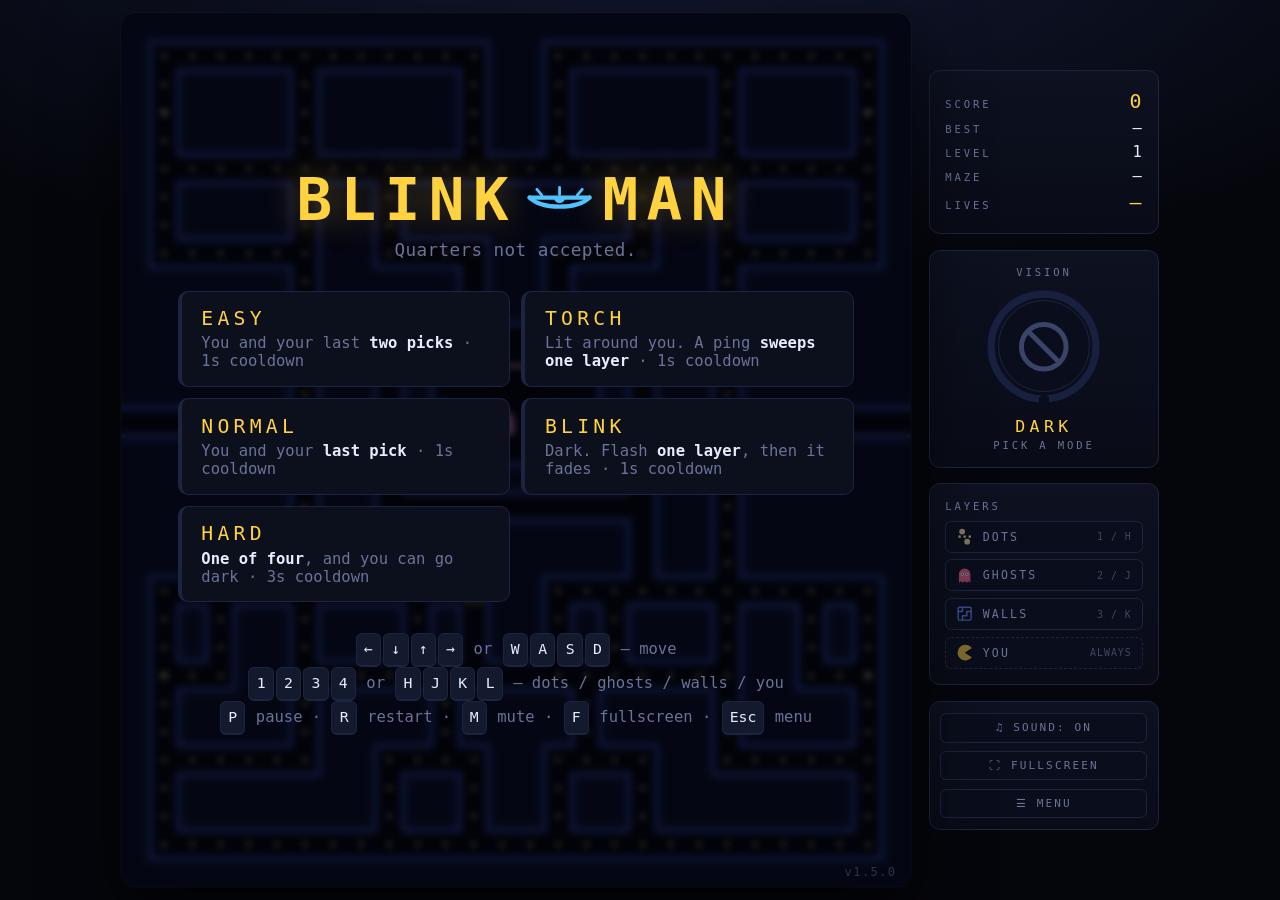
==== index.html @ ebbe8a7a "Merge branch 'main' into intro-page-fun Releases set the version, so the branch leaves PV.VERSION wh" ====
<!DOCTYPE html>
<html lang="en">
<head>
<meta charset="utf-8">
<title>BLINK-MAN</title>
<meta name="viewport" content="width=device-width, initial-scale=1">
<!-- content must match PV.TEXT.description in js/strings.js: link scrapers
     don't run JS, so they only ever see what is written here. -->
<meta name="description" data-t="description"
      content="A maze chase drawn one layer at a time.">
<meta property="og:type" content="website">
<meta property="og:title" content="BLINK-MAN">
<meta property="og:description" content="A maze chase drawn one layer at a time.">
<meta property="og:image" content="cover.png">
<meta name="twitter:card" content="summary_large_image">
<!-- inline so it survives being zipped for itch.io and served from a subpath -->
<link rel="icon" href="data:image/svg+xml,%3Csvg xmlns='http://www.w3.org/2000/svg' viewBox='0 0 24 24'%3E%3Crect width='24' height='24' fill='%2305060c'/%3E%3Cpath d='M12 12L22 5.5a11 11 0 1 0 0 13z' fill='%23ffd23f'/%3E%3C/svg%3E">
<link rel="stylesheet" href="css/style.css">
</head>
<body>

<!-- Player-facing wording lives in js/strings.js. Elements marked data-t are
     filled from it at startup; data-t-html allows inline markup. -->
<div id="app">

  <div id="stage">
    <canvas id="board" width="560" height="620" role="img" aria-label="BLINK-MAN game board">
      <span data-t="canvasFallback"></span>
    </canvas>

    <!-- The nudge for a player who hasn't used the number keys, driven by
         js/hud.js. Ahead of the overlay so the overlay covers it, and
         aria-hidden because the layer chips carry the same shortcuts. -->
    <div id="hint" aria-hidden="true"></div>

    <div id="overlay" class="overlay">
      <div class="panel" id="panel-menu">
        <!-- The eye stands in for the hyphen, so the accessible name has to
             come from aria-label rather than the text inside. -->
        <h1 aria-label="BLINK-MAN"><span data-t="logo.before">BLINK</span><span class="eye" aria-hidden="true">
          <svg viewBox="0 0 32 15" fill="none" stroke="currentColor"
               stroke-width="1.9" stroke-linecap="round">
            <path d="M2.5 6.5C8 12 24 12 29.5 6.5"/>
            <path d="M2.5 6.5H29.5"/>
            <path d="M13.5 6.5a2.5 2.5 0 0 0 5 0" fill="currentColor" stroke="none"/>
            <path d="M8 5.4 5.8 2.8M16 5.1V2M24 5.4 26.2 2.8" stroke-width="1.3"/>
          </svg>
        </span><span data-t="logo.after">MAN</span></h1>
        <p class="tag" id="splash"></p>
        <noscript><p class="tag">JavaScript is required to play.</p></noscript>

        <div class="diffs" id="diffs" role="group" aria-label="Difficulty">
          <button class="diff" type="button" data-diff="easy" aria-keyshortcuts="1">
            <span class="dname" data-t="modes.easy.name"></span>
            <span class="ddesc" data-t="modes.easy.menu" data-t-html></span>
          </button>
          <button class="diff" type="button" data-diff="normal" aria-keyshortcuts="2">
            <span class="dname" data-t="modes.normal.name"></span>
            <span class="ddesc" data-t="modes.normal.menu" data-t-html></span>
          </button>
          <button class="diff" type="button" data-diff="hard" aria-keyshortcuts="3">
            <span class="dname" data-t="modes.hard.name"></span>
            <span class="ddesc" data-t="modes.hard.menu" data-t-html></span>
          </button>
          <button class="diff" type="button" data-diff="torch" aria-keyshortcuts="4">
            <span class="dname" data-t="modes.torch.name"></span>
            <span class="ddesc" data-t="modes.torch.menu" data-t-html></span>
          </button>
          <button class="diff" type="button" data-diff="blink" aria-keyshortcuts="5">
            <span class="dname" data-t="modes.blink.name"></span>
            <span class="ddesc" data-t="modes.blink.menu" data-t-html></span>
          </button>
        </div>

        <div class="keys">
          <div><kbd>&larr;</kbd><kbd>&darr;</kbd><kbd>&uarr;</kbd><kbd>&rarr;</kbd> or <kbd>W</kbd><kbd>A</kbd><kbd>S</kbd><kbd>D</kbd>
            <span data-t="keys.move" data-t-html></span></div>
          <div><kbd>1</kbd><kbd>2</kbd><kbd>3</kbd><kbd>4</kbd> or <kbd>H</kbd><kbd>J</kbd><kbd>K</kbd><kbd>L</kbd>
            <span data-t="keys.vision" data-t-html></span></div>
          <div><kbd>P</kbd> pause &middot; <kbd>R</kbd> restart &middot; <kbd>M</kbd> mute &middot; <kbd>F</kbd> fullscreen &middot; <kbd>Esc</kbd> menu</div>
        </div>
        <!-- filled from PV.VERSION so a deploy can be identified on sight -->
        <div class="version" id="version"></div>
      </div>

      <div class="panel small" id="panel-message" role="status" hidden>
        <h2 id="msg-title">READY</h2>
        <p id="msg-body"></p>
        <p class="hint" id="msg-hint"></p>
      </div>
    </div>
  </div>

  <aside id="hud" aria-label="Game status">
    <div class="hud-block">
      <div class="stat"><span class="label" data-t="hud.score"></span><span class="value" id="score">0</span></div>
      <div class="stat"><span class="label" data-t="hud.best"></span><span class="value dim" id="best">0</span></div>
      <div class="stat"><span class="label" data-t="hud.level"></span><span class="value dim" id="level">1</span></div>
      <div class="stat"><span class="label" data-t="hud.maze"></span><span class="value dim" id="maze-id">&mdash;</span></div>
      <div class="stat"><span class="label" data-t="hud.lives"></span><span class="value" id="lives"></span></div>
    </div>

    <div class="hud-block vision">
      <div class="label" data-t="hud.vision"></div>

      <div class="badge-wrap">
        <svg class="ring" viewBox="0 0 100 100" aria-hidden="true">
          <circle class="ring-track" cx="50" cy="50" r="44"></circle>
          <circle class="ring-fill"  cx="50" cy="50" r="44" id="ring-fill"></circle>
        </svg>
        <div class="badge" id="badge">
          <div class="badge-icon" id="badge-icon"></div>
        </div>
        <div class="badge-cd" id="badge-cd"></div>
      </div>
      <div class="badge-name" id="badge-name"></div>
      <div class="badge-mode" id="badge-mode"></div>
    </div>

    <div class="hud-block">
      <div class="label" data-t="hud.layers"></div>
      <!-- buttons, built in js/hud.js: clicking one is the same pick as its key -->
      <div class="chips" id="chips" role="group" aria-label="Layers"></div>
    </div>

    <div class="hud-block foot">
      <button id="btn-mute" class="txtbtn" type="button" title="Toggle sound (M)" aria-keyshortcuts="M"></button>
      <button id="btn-full" class="txtbtn" type="button" title="Toggle fullscreen (F)" aria-keyshortcuts="F"></button>
      <button id="btn-menu" class="txtbtn" type="button" title="Menu (Esc)" aria-keyshortcuts="Escape" data-t="buttons.menu"></button>
    </div>
  </aside>

</div>

<!-- maze.js first of the game files: entities, render and game read PV.TILE at
     load time, and attract reads PV.DIRS and the grid size. main.js last — it
     starts the loop. -->
<script src="js/strings.js"></script>
<script src="js/maze.js"></script>
<script src="js/audio.js"></script>
<script src="js/vision.js"></script>
<script src="js/entities.js"></script>
<script src="js/render.js"></script>
<script src="js/hud.js"></script>
<script src="js/game.js"></script>
<script src="js/attract.js"></script>
<script src="js/main.js"></script>
</body>
</html>
---- css/style.css ----
/* Sizing model:
 *   main.js measures the viewport and sets #stage's pixel size plus a --sc
 *   scale factor (1 = the original 560x620 design size). Everything drawn on
 *   the board scales through the canvas transform; everything around it scales
 *   off --sc or the HUD's own font-size, so the whole UI grows together. */
:root {
  --bg: #05060c;
  --panel: #0c0f1c;
  --sunken: #0a0e1c;
  --line: #1d2440;
  --ink: #e8ecff;
  --dim: #6a7398;
  --accent: #ffd23f;
  --accent2: #4fc3ff;
  --danger: #ff4d6d;
  --mono: ui-monospace, "SF Mono", "JetBrains Mono", Menlo, Consolas, monospace;
}

* { box-sizing: border-box; }

html, body {
  margin: 0;
  height: 100%;
  overflow: hidden;
  background:
    radial-gradient(120vw 70vh at 50% -10%, #131a35 0%, transparent 60%),
    var(--bg);
  color: var(--ink);
  font-family: var(--mono);
}

#app {
  height: 100vh;
  display: flex;
  align-items: center;
  justify-content: center;
  gap: clamp(12px, 1.4vw, 34px);
  padding: clamp(8px, 1.4vh, 26px);
}

#stage {
  position: relative;
  flex: 0 0 auto;
  /* width and height are set by main.js to preserve the 28:31 aspect ratio */
}

#board {
  display: block;
  width: 100%;
  height: 100%;
  background: #000;
  border: 1px solid var(--line);
  border-radius: calc(10px * var(--sc, 1));
  box-shadow: 0 0 0 1px rgba(255,255,255,.02), 0 3vh 8vh rgba(0,0,0,.7);
}

/* Lands in maze row 28, part of the fixed skeleton every maze shares and
   mostly wall — only the corridors at columns 12 to 15 cross it. The
   transition is the fade in and out; the reduced-motion block below
   collapses it. */
#hint {
  position: absolute;
  left: 0;
  right: 0;
  bottom: calc(40px * var(--sc, 1));
  text-align: center;
  font-size: calc(12px * var(--sc, 1));
  letter-spacing: calc(1px * var(--sc, 1));
  color: var(--ink);
  /* Stacked rather than one soft pass: the band it sits in is wall, and a lit
     wall's stroke runs straight through the glyphs without a tight halo. */
  text-shadow:
    0 0 calc(2px * var(--sc, 1)) #000,
    0 0 calc(3px * var(--sc, 1)) #000,
    0 0 calc(5px * var(--sc, 1)) #000,
    0 0 calc(10px * var(--sc, 1)) #000;
  pointer-events: none;
  opacity: 0;
  transition: opacity .6s;
}
#hint.on { opacity: .55; }

.overlay {
  position: absolute;
  inset: 0;
  display: flex;
  align-items: center;
  justify-content: center;
  background: rgba(3,5,12,.78);
  -webkit-backdrop-filter: blur(3px);
  backdrop-filter: blur(3px);
  border-radius: calc(10px * var(--sc, 1));
}
/* display:flex above outranks [hidden]'s default style, which main.js toggles */
.overlay[hidden] { display: none; }

.panel {
  width: 92%;
  text-align: center;
  padding: 0 calc(18px * var(--sc, 1));
}

.panel h1 {
  margin: 0 0 calc(4px * var(--sc, 1));
  font-size: calc(42px * var(--sc, 1));
  letter-spacing: calc(6px * var(--sc, 1));
  color: var(--accent);
  text-shadow: 0 0 calc(24px * var(--sc, 1)) rgba(255,210,63,.35);
}
/* The half-shut eye standing in for the hyphen in BLINK-MAN. */
.panel h1 .eye {
  display: inline-block;
  width: 1.2em;
  height: .6em;
  margin: 0 .12em;
  vertical-align: .04em;
  color: var(--accent2);
}
.panel h1 .eye svg { width: 100%; height: 100%; display: block; }

.panel .tag {
  margin: 0 0 calc(22px * var(--sc, 1));
  color: var(--dim);
  font-size: calc(12.5px * var(--sc, 1));
  letter-spacing: .4px;
}

.panel.small h2 {
  margin: 0 0 calc(8px * var(--sc, 1));
  font-size: calc(30px * var(--sc, 1));
  letter-spacing: calc(4px * var(--sc, 1));
  color: var(--accent);
}
.panel.small p { margin: calc(4px * var(--sc, 1)) 0; font-size: calc(13px * var(--sc, 1)); }
.panel.small .hint {
  color: var(--dim);
  font-size: calc(11.5px * var(--sc, 1));
  margin-top: calc(14px * var(--sc, 1));
}

/* Three rows filled column-first, so DOM order — and therefore tab order and
   the 1-5 keys — puts the standard modes on the left and the dark ones right. */
.diffs {
  display: grid;
  grid-auto-flow: column;
  grid-template-rows: repeat(3, auto);
  grid-auto-columns: 1fr;
  gap: calc(8px * var(--sc, 1));
  margin-bottom: calc(22px * var(--sc, 1));
}

.diff {
  display: flex;
  flex-direction: column;
  align-items: flex-start;
  gap: calc(3px * var(--sc, 1));
  width: 100%;
  padding: calc(11px * var(--sc, 1)) calc(14px * var(--sc, 1));
  background: var(--panel);
  border: 1px solid var(--line);
  border-left: calc(3px * var(--sc, 1)) solid var(--line);
  border-radius: calc(7px * var(--sc, 1));
  color: var(--ink);
  font-family: inherit;
  cursor: pointer;
  text-align: left;
  transition: border-color .12s, background .12s, transform .08s;
}
.diff:hover, .diff:focus-visible {
  background: #131a30;
  border-color: var(--accent2);
  border-left-color: var(--accent);
  outline: none;
  transform: translateX(2px);
}
.diff .dname {
  text-transform: uppercase;   /* strings.js stores mode names in normal case */
  font-size: calc(14px * var(--sc, 1));
  letter-spacing: calc(3px * var(--sc, 1));
  color: var(--accent);
}
.diff .ddesc { font-size: calc(11px * var(--sc, 1)); color: var(--dim); }
.diff .ddesc b { color: var(--ink); font-weight: 600; }

.keys { color: var(--dim); font-size: calc(11px * var(--sc, 1)); line-height: 1.9; }

/* Deliberately faint: a build marker, not a thing to read. */
.version {
  position: absolute;
  right: calc(10px * var(--sc, 1));
  bottom: calc(6px * var(--sc, 1));
  font-size: calc(8.5px * var(--sc, 1));
  letter-spacing: .12em;
  color: var(--dim);
  opacity: .4;
}

kbd {
  display: inline-block;
  min-width: calc(18px * var(--sc, 1));
  padding: calc(1px * var(--sc, 1)) calc(5px * var(--sc, 1));
  margin: 0 1px;
  background: #141a2e;
  border: 1px solid var(--line);
  border-bottom-width: 2px;
  border-radius: calc(4px * var(--sc, 1));
  color: var(--ink);
  font-size: calc(10.5px * var(--sc, 1));
}

/* HUD — sized in em below, so the one font-size here scales the whole panel. */

#hud {
  font-size: clamp(11px, 1.35vh, 18px);
  width: 19em;
  flex: 0 0 auto;
  display: flex;
  flex-direction: column;
  gap: 1.3em;
  /* On a short viewport the panels are taller than the window; scroll them
     rather than clip the score off the top. */
  max-height: 100%;
  overflow-y: auto;
}

.hud-block {
  background: linear-gradient(180deg, #0d1120, #090c17);
  border: 1px solid var(--line);
  border-radius: .9em;
  padding: 1.3em;
}
.hud-block.vision { text-align: center; }
.hud-block.foot { display: flex; flex-direction: column; gap: .7em; padding: .9em; }

.label {
  font-size: .87em;
  letter-spacing: .27em;
  color: var(--dim);
  margin-bottom: .8em;
}

.stat {
  display: flex;
  justify-content: space-between;
  align-items: baseline;
  padding: .25em 0;
}
.stat .label { margin: 0; }
.stat .value { font-size: 1.64em; color: var(--accent); letter-spacing: .05em; }
.stat .value.dim { color: var(--ink); font-size: 1.27em; }

#lives { display: flex; gap: .45em; align-items: center; }
#lives span { width: 1.1em; height: 1.1em; display: block; }

.badge-wrap {
  position: relative;
  width: 9.8em;
  height: 9.8em;
  margin: .4em auto .9em;
}

.ring { position: absolute; inset: 0; transform: rotate(-90deg); }
.ring circle { fill: none; stroke-width: 6; stroke-linecap: round; }
.ring-track { stroke: #182040; }
.ring-fill {
  stroke: var(--accent2);
  stroke-dasharray: 276.46;      /* 2*pi*44, matching r=44 in the markup */
  stroke-dashoffset: 0;
  transition: stroke .15s;
}
.badge-wrap.cooling .ring-fill { stroke: var(--danger); }

.badge {
  position: absolute;
  inset: 1.1em;
  display: flex;
  align-items: center;
  justify-content: center;
  background: var(--sunken);
  border: 1px solid var(--line);
  border-radius: 50%;
  transition: box-shadow .15s, border-color .15s;
}
.badge-wrap.ready .badge {
  border-color: rgba(79,195,255,.5);
  box-shadow: 0 0 2em rgba(79,195,255,.18) inset, 0 0 1.3em rgba(79,195,255,.15);
}
.badge-wrap.denied .badge { animation: shake .3s; border-color: var(--danger); }
@keyframes shake {
  0%,100% { transform: translateX(0); }
  25% { transform: translateX(-4px); }
  75% { transform: translateX(4px); }
}

@media (prefers-reduced-motion: reduce) {
  /* The border colour above still marks a refusal without the movement. */
  .badge-wrap.denied .badge { animation: none; }
  .diff:hover, .diff:focus-visible { transform: none; }
  * { transition-duration: .01ms !important; }
}
.badge-icon { width: 4.9em; height: 4.9em; display: block; }
.badge-icon svg { width: 100%; height: 100%; display: block; }

.badge-cd {
  position: absolute;
  bottom: -.2em;
  left: 50%;
  transform: translateX(-50%);
  font-size: .91em;
  color: var(--danger);
  background: var(--sunken);
  padding: 0 .45em;
  border-radius: .35em;
  min-height: 1.2em;
}

.badge-name { font-size: 1.36em; letter-spacing: .27em; color: var(--accent); }
.badge-mode { font-size: .87em; letter-spacing: .27em; color: var(--dim); margin-top: .3em; }

.chips { display: grid; gap: .55em; }

/* A <button>: clicking a chip makes the same pick as its key. The font and
   text-align below are the button defaults being undone. */
.chip {
  display: flex;
  align-items: center;
  gap: .8em;
  width: 100%;
  padding: .55em .85em;
  background: var(--sunken);
  border: 1px solid var(--line);
  border-radius: .55em;
  font-family: inherit;
  font-size: .95em;
  letter-spacing: .19em;
  text-align: left;
  color: var(--dim);
  cursor: pointer;
  transition: color .12s, border-color .12s, background .12s;
}
/* Disabled only on the menu, where there is no round to pick a layer in. */
.chip:disabled { cursor: default; }
.chip:enabled:hover, .chip:focus-visible { color: var(--ink); border-color: var(--accent); }
.chip .ico { width: 1.5em; height: 1.5em; flex: 0 0 1.5em; opacity: .45; }
.chip .ico svg { width: 100%; height: 100%; display: block; }
.chip .key { margin-left: auto; font-size: .86em; opacity: .55; letter-spacing: .1em; }
.chip.on { color: var(--ink); border-color: rgba(79,195,255,.45); background: #101736; }
.chip.on .ico { opacity: 1; }
.chip.locked { opacity: .3; }
.chip.free { border-style: dashed; }

.txtbtn {
  width: 100%;
  padding: .65em;
  background: var(--sunken);
  border: 1px solid var(--line);
  border-radius: .55em;
  color: var(--dim);
  font-family: inherit;
  font-size: .91em;
  letter-spacing: .19em;
  cursor: pointer;
  transition: color .12s, border-color .12s;
}
.txtbtn:hover, .txtbtn:focus-visible { color: var(--ink); border-color: var(--accent2); }

:fullscreen #app { padding: clamp(6px, 1vh, 16px); }
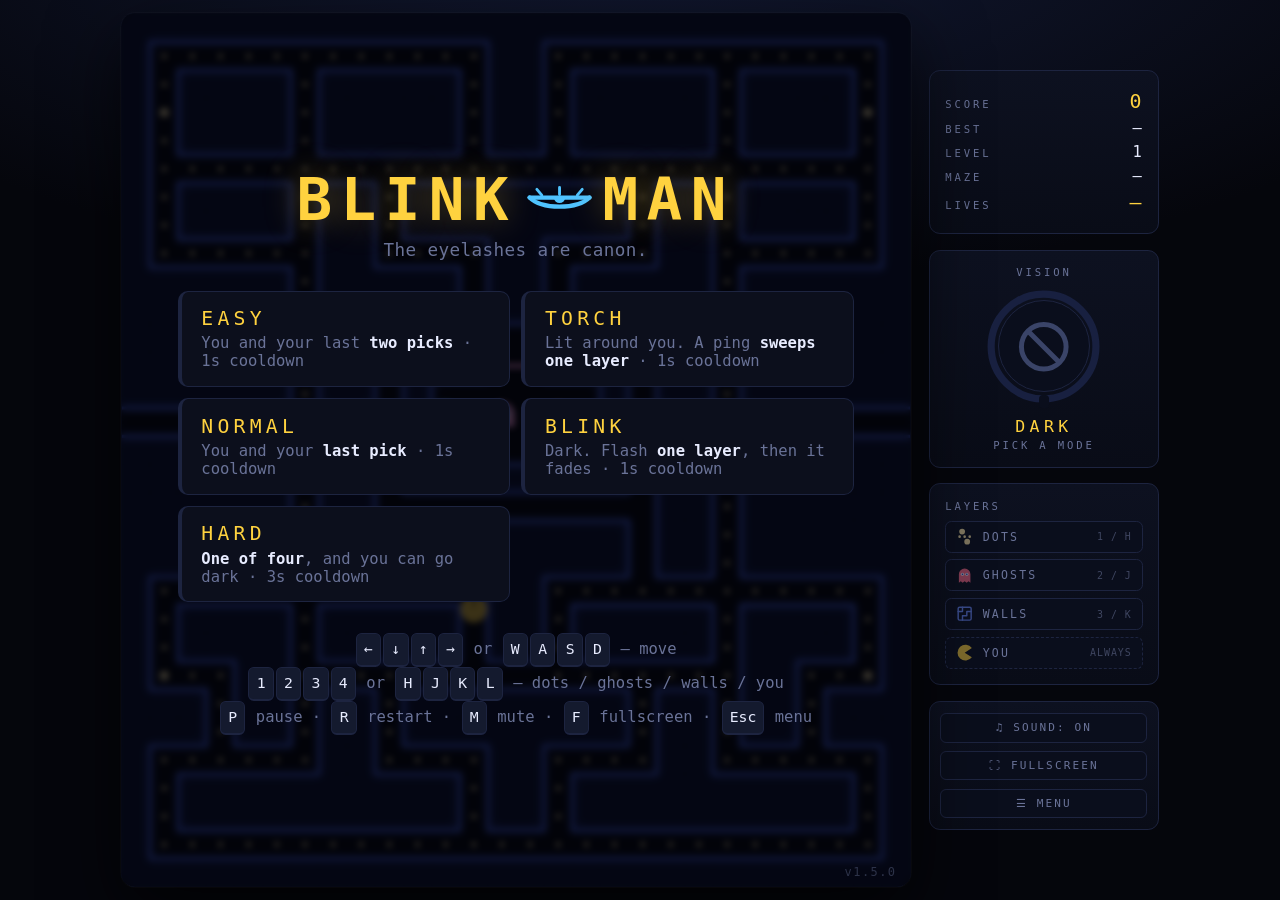
==== commit b3fba83c: "press: Generate the storefront art from the game itself The banner drawing code took one hard-coded " ====
--- a/index.html
+++ b/index.html
@@ -11,7 +11,17 @@
 <meta property="og:type" content="website">
 <meta property="og:title" content="BLINK-MAN">
 <meta property="og:description" content="A maze chase drawn one layer at a time.">
-<meta property="og:image" content="cover.png">
+<!-- Absolute, and deliberately so. A relative og:image resolves against
+     whatever page the scraper fetched, which inside the itch.io zip is a
+     sandboxed iframe origin that has no press/ directory. Pointing at the
+     Pages copy gives every embed of the game the same card.
+     press/social.png is 1200x630 because twitter:card below promises a
+     1.91:1 image; cover.png is 630x500 and gets centre-cropped. -->
+<meta property="og:image" content="https://kautiontape.github.io/blinkman/press/social.png">
+<meta property="og:image:width" content="1200">
+<meta property="og:image:height" content="630">
+<meta property="og:image:alt" content="BLINK-MAN over a maze that fades into the dark, two ghosts waiting in it">
+<meta property="og:url" content="https://kautiontape.github.io/blinkman/">
 <meta name="twitter:card" content="summary_large_image">
 <!-- inline so it survives being zipped for itch.io and served from a subpath -->
 <link rel="icon" href="data:image/svg+xml,%3Csvg xmlns='http://www.w3.org/2000/svg' viewBox='0 0 24 24'%3E%3Crect width='24' height='24' fill='%2305060c'/%3E%3Cpath d='M12 12L22 5.5a11 11 0 1 0 0 13z' fill='%23ffd23f'/%3E%3C/svg%3E">
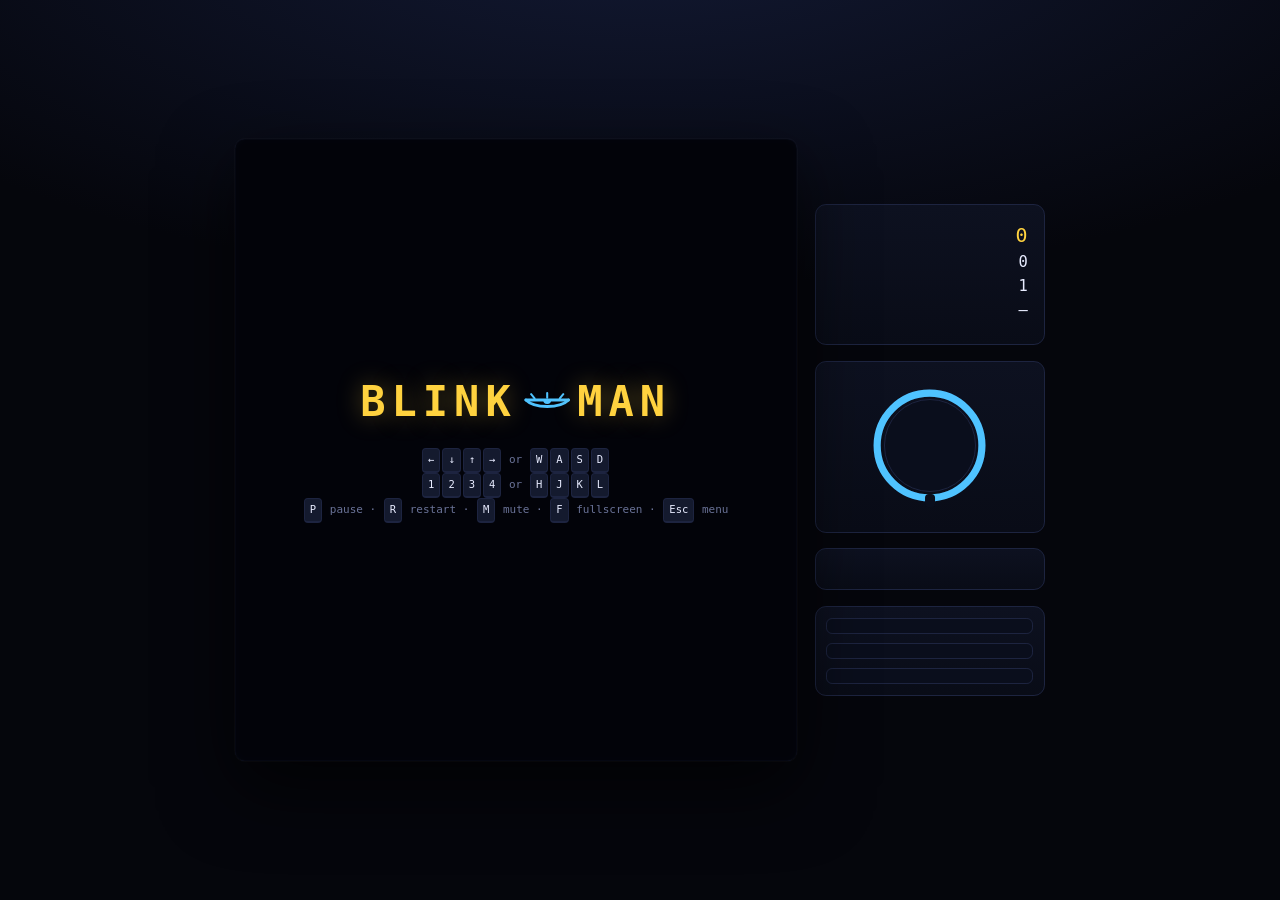
==== commit bf6b5618: "menu: Add the mode and difficulty picker" ====
--- a/index.html
+++ b/index.html
@@ -11,17 +11,7 @@
 <meta property="og:type" content="website">
 <meta property="og:title" content="BLINK-MAN">
 <meta property="og:description" content="A maze chase drawn one layer at a time.">
-<!-- Absolute, and deliberately so. A relative og:image resolves against
-     whatever page the scraper fetched, which inside the itch.io zip is a
-     sandboxed iframe origin that has no press/ directory. Pointing at the
-     Pages copy gives every embed of the game the same card.
-     press/social.png is 1200x630 because twitter:card below promises a
-     1.91:1 image; cover.png is 630x500 and gets centre-cropped. -->
-<meta property="og:image" content="https://kautiontape.github.io/blinkman/press/social.png">
-<meta property="og:image:width" content="1200">
-<meta property="og:image:height" content="630">
-<meta property="og:image:alt" content="BLINK-MAN over a maze that fades into the dark, two ghosts waiting in it">
-<meta property="og:url" content="https://kautiontape.github.io/blinkman/">
+<meta property="og:image" content="cover.png">
 <meta name="twitter:card" content="summary_large_image">
 <!-- inline so it survives being zipped for itch.io and served from a subpath -->
 <link rel="icon" href="data:image/svg+xml,%3Csvg xmlns='http://www.w3.org/2000/svg' viewBox='0 0 24 24'%3E%3Crect width='24' height='24' fill='%2305060c'/%3E%3Cpath d='M12 12L22 5.5a11 11 0 1 0 0 13z' fill='%23ffd23f'/%3E%3C/svg%3E">
@@ -59,28 +49,9 @@
         <p class="tag" id="splash"></p>
         <noscript><p class="tag">JavaScript is required to play.</p></noscript>
 
-        <div class="diffs" id="diffs" role="group" aria-label="Difficulty">
-          <button class="diff" type="button" data-diff="easy" aria-keyshortcuts="1">
-            <span class="dname" data-t="modes.easy.name"></span>
-            <span class="ddesc" data-t="modes.easy.menu" data-t-html></span>
-          </button>
-          <button class="diff" type="button" data-diff="normal" aria-keyshortcuts="2">
-            <span class="dname" data-t="modes.normal.name"></span>
-            <span class="ddesc" data-t="modes.normal.menu" data-t-html></span>
-          </button>
-          <button class="diff" type="button" data-diff="hard" aria-keyshortcuts="3">
-            <span class="dname" data-t="modes.hard.name"></span>
-            <span class="ddesc" data-t="modes.hard.menu" data-t-html></span>
-          </button>
-          <button class="diff" type="button" data-diff="torch" aria-keyshortcuts="4">
-            <span class="dname" data-t="modes.torch.name"></span>
-            <span class="ddesc" data-t="modes.torch.menu" data-t-html></span>
-          </button>
-          <button class="diff" type="button" data-diff="blink" aria-keyshortcuts="5">
-            <span class="dname" data-t="modes.blink.name"></span>
-            <span class="ddesc" data-t="modes.blink.menu" data-t-html></span>
-          </button>
-        </div>
+        <!-- built in js/menu.js: the rows expand and collapse, so they are not
+             pinned here -->
+        <div class="modes" id="modes" role="group" aria-label="Mode and difficulty"></div>
 
         <div class="keys">
           <div><kbd>&larr;</kbd><kbd>&darr;</kbd><kbd>&uarr;</kbd><kbd>&rarr;</kbd> or <kbd>W</kbd><kbd>A</kbd><kbd>S</kbd><kbd>D</kbd>
@@ -152,6 +123,7 @@
 <script src="js/entities.js"></script>
 <script src="js/render.js"></script>
 <script src="js/hud.js"></script>
+<script src="js/menu.js"></script>
 <script src="js/game.js"></script>
 <script src="js/attract.js"></script>
 <script src="js/main.js"></script>
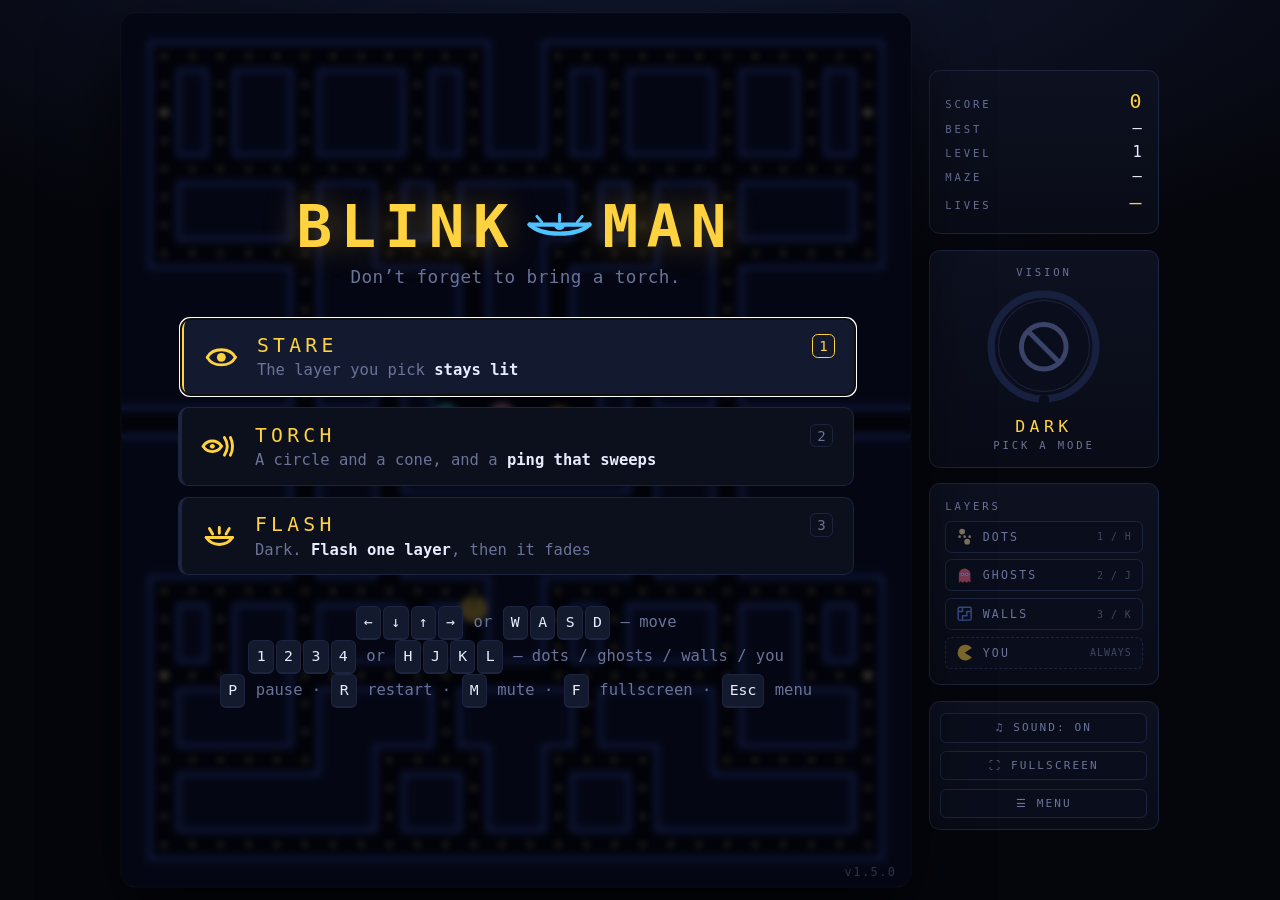
==== commit eb8845fd: "Merge branch 'main-page-options'" ====
--- a/index.html
+++ b/index.html
@@ -11,7 +11,17 @@
 <meta property="og:type" content="website">
 <meta property="og:title" content="BLINK-MAN">
 <meta property="og:description" content="A maze chase drawn one layer at a time.">
-<meta property="og:image" content="cover.png">
+<!-- Absolute, and deliberately so. A relative og:image resolves against
+     whatever page the scraper fetched, which inside the itch.io zip is a
+     sandboxed iframe origin that has no press/ directory. Pointing at the
+     Pages copy gives every embed of the game the same card.
+     press/social.png is 1200x630 because twitter:card below promises a
+     1.91:1 image; cover.png is 630x500 and gets centre-cropped. -->
+<meta property="og:image" content="https://kautiontape.github.io/blinkman/press/social.png">
+<meta property="og:image:width" content="1200">
+<meta property="og:image:height" content="630">
+<meta property="og:image:alt" content="BLINK-MAN over a maze that fades into the dark, two ghosts waiting in it">
+<meta property="og:url" content="https://kautiontape.github.io/blinkman/">
 <meta name="twitter:card" content="summary_large_image">
 <!-- inline so it survives being zipped for itch.io and served from a subpath -->
 <link rel="icon" href="data:image/svg+xml,%3Csvg xmlns='http://www.w3.org/2000/svg' viewBox='0 0 24 24'%3E%3Crect width='24' height='24' fill='%2305060c'/%3E%3Cpath d='M12 12L22 5.5a11 11 0 1 0 0 13z' fill='%23ffd23f'/%3E%3C/svg%3E">
--- a/css/style.css
+++ b/css/style.css
@@ -138,22 +138,21 @@
   margin-top: calc(14px * var(--sc, 1));
 }
 
-/* Three rows filled column-first, so DOM order — and therefore tab order and
-   the 1-5 keys — puts the standard modes on the left and the dark ones right. */
-.diffs {
-  display: grid;
-  grid-auto-flow: column;
-  grid-template-rows: repeat(3, auto);
-  grid-auto-columns: 1fr;
+/* One column, and the mode rows keep their position through both steps: the
+   list never reflows under the pointer, so changing your mind is one click on
+   a row that has not moved. */
+.modes {
+  display: flex;
+  flex-direction: column;
   gap: calc(8px * var(--sc, 1));
   margin-bottom: calc(22px * var(--sc, 1));
 }
 
-.diff {
-  display: flex;
-  flex-direction: column;
-  align-items: flex-start;
-  gap: calc(3px * var(--sc, 1));
+.mrow {
+  display: grid;
+  grid-template-columns: auto 1fr auto;
+  align-items: center;
+  gap: calc(12px * var(--sc, 1));
   width: 100%;
   padding: calc(11px * var(--sc, 1)) calc(14px * var(--sc, 1));
   background: var(--panel);
@@ -164,23 +163,74 @@
   font-family: inherit;
   cursor: pointer;
   text-align: left;
-  transition: border-color .12s, background .12s, transform .08s;
-}
-.diff:hover, .diff:focus-visible {
+  transition: border-color .12s, background .12s, transform .08s, opacity .12s;
+}
+
+/* Keyboard cursor and mouse hover land on the same look, so there is exactly
+   one "where am I" signal on screen whichever device put it there. */
+.mrow.is-cursor {
   background: #131a30;
   border-color: var(--accent2);
   border-left-color: var(--accent);
-  outline: none;
   transform: translateX(2px);
 }
-.diff .dname {
-  text-transform: uppercase;   /* strings.js stores mode names in normal case */
+
+.mico { display: block; width: calc(26px * var(--sc, 1)); height: calc(26px * var(--sc, 1)); color: var(--accent); }
+.mico svg { display: block; width: 100%; height: 100%; }
+
+.mbody { display: flex; flex-direction: column; gap: calc(3px * var(--sc, 1)); min-width: 0; }
+.mname {
+  text-transform: uppercase;   /* strings.js stores names in normal case */
   font-size: calc(14px * var(--sc, 1));
   letter-spacing: calc(3px * var(--sc, 1));
   color: var(--accent);
 }
-.diff .ddesc { font-size: calc(11px * var(--sc, 1)); color: var(--dim); }
-.diff .ddesc b { color: var(--ink); font-weight: 600; }
+.mdesc { font-size: calc(11px * var(--sc, 1)); color: var(--dim); }
+.mdesc b { color: var(--ink); font-weight: 600; }
+
+.mnum {
+  align-self: start;
+  min-width: calc(16px * var(--sc, 1));
+  padding: calc(2px * var(--sc, 1)) 0;
+  text-align: center;
+  font-size: calc(10px * var(--sc, 1));
+  color: var(--dim);
+  border: 1px solid var(--line);
+  border-radius: calc(4px * var(--sc, 1));
+}
+.mrow.is-cursor .mnum { color: var(--accent); border-color: var(--accent); }
+
+/* A mode that is not the open one shrinks to a label. It keeps its place and
+   stays clickable, and it carries no digit: the digits belong to whichever list
+   is addressable, and while a mode is open that is its difficulties. */
+.mrow.is-collapsed {
+  grid-template-columns: auto 1fr;
+  padding: calc(5px * var(--sc, 1)) calc(14px * var(--sc, 1));
+  background: transparent;
+  border-color: #151a2e;
+  border-left-color: #151a2e;
+  opacity: .5;
+}
+.mrow.is-collapsed .mico { width: calc(15px * var(--sc, 1)); height: calc(15px * var(--sc, 1)); color: var(--dim); }
+.mrow.is-collapsed .mname { font-size: calc(11px * var(--sc, 1)); letter-spacing: calc(2px * var(--sc, 1)); color: var(--dim); }
+.mrow.is-collapsed:hover { opacity: .9; border-color: var(--line); border-left-color: var(--accent2); }
+
+/* The open mode is a heading rather than a choice, so it carries no digit. */
+.mrow.is-open {
+  grid-template-columns: auto 1fr;
+  background: #131a30;
+  border-color: var(--line);
+  border-left-color: var(--accent);
+}
+
+.mlevels {
+  display: flex;
+  flex-direction: column;
+  gap: calc(6px * var(--sc, 1));
+  padding: calc(6px * var(--sc, 1)) 0 calc(2px * var(--sc, 1)) calc(30px * var(--sc, 1));
+}
+.mlevels .mrow { grid-template-columns: 1fr auto; padding: calc(8px * var(--sc, 1)) calc(14px * var(--sc, 1)); }
+.mlevels .mname { font-size: calc(12px * var(--sc, 1)); letter-spacing: calc(2px * var(--sc, 1)); }
 
 .keys { color: var(--dim); font-size: calc(11px * var(--sc, 1)); line-height: 1.9; }
 
@@ -295,7 +345,7 @@
 @media (prefers-reduced-motion: reduce) {
   /* The border colour above still marks a refusal without the movement. */
   .badge-wrap.denied .badge { animation: none; }
-  .diff:hover, .diff:focus-visible { transform: none; }
+  .mrow.is-cursor { transform: none; }
   * { transition-duration: .01ms !important; }
 }
 .badge-icon { width: 4.9em; height: 4.9em; display: block; }
@@ -315,7 +365,7 @@
 }
 
 .badge-name { font-size: 1.36em; letter-spacing: .27em; color: var(--accent); }
-.badge-mode { font-size: .87em; letter-spacing: .27em; color: var(--dim); margin-top: .3em; }
+.badge-mode { font-size: .87em; letter-spacing: .27em; color: var(--dim); margin-top: .3em; text-wrap: balance; }
 
 .chips { display: grid; gap: .55em; }
 
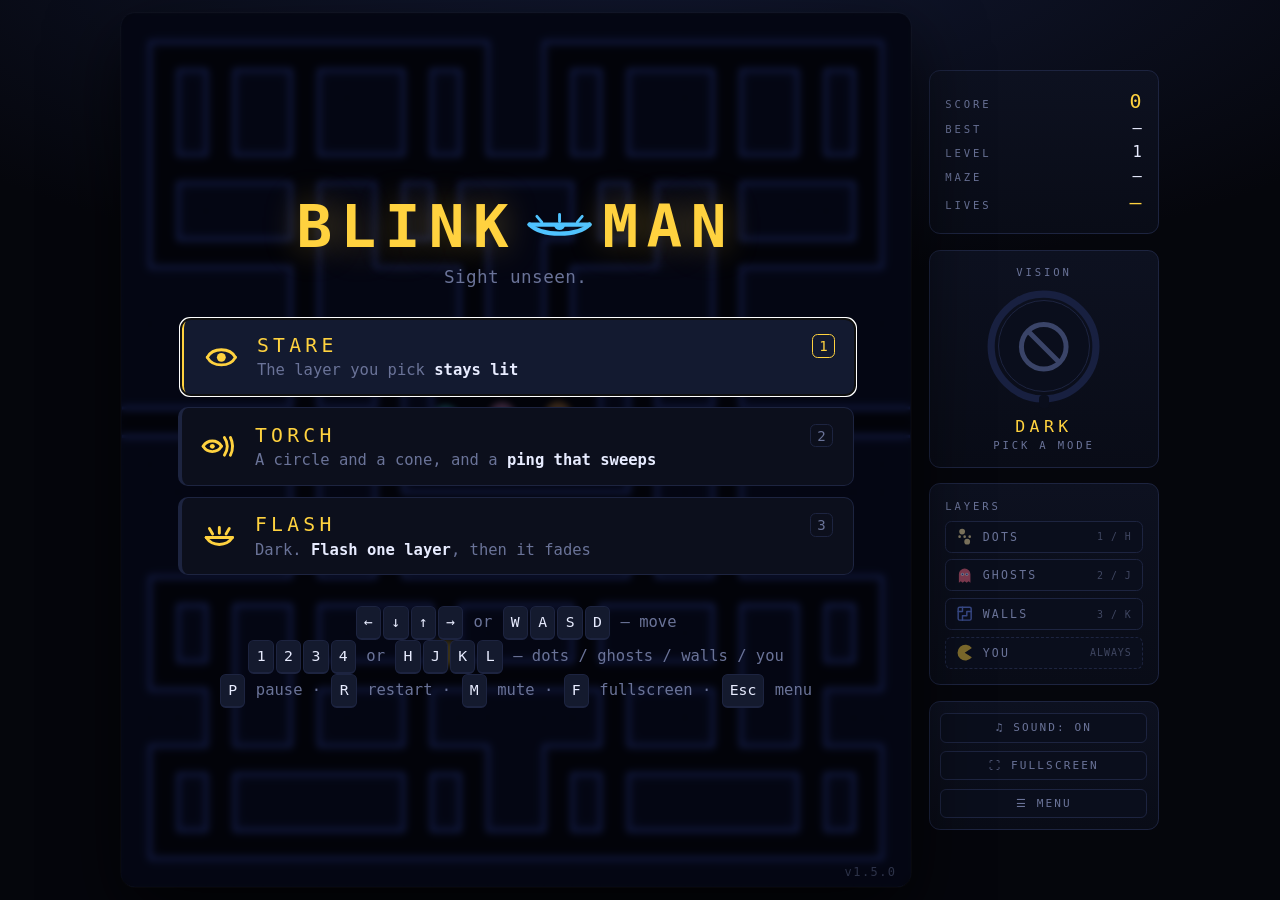
==== commit d7df2088: "aura: Light the board edge for a fright and a death" ====
--- a/index.html
+++ b/index.html
@@ -124,14 +124,16 @@
 </div>
 
 <!-- maze.js first of the game files: entities, render and game read PV.TILE at
-     load time, and attract reads PV.DIRS and the grid size. main.js last — it
-     starts the loop. -->
+     load time, and attract reads PV.DIRS and the grid size. aura.js comes after
+     render.js, whose PV.wantsCalm it reads. main.js last — it starts the
+     loop. -->
 <script src="js/strings.js"></script>
 <script src="js/maze.js"></script>
 <script src="js/audio.js"></script>
 <script src="js/vision.js"></script>
 <script src="js/entities.js"></script>
 <script src="js/render.js"></script>
+<script src="js/aura.js"></script>
 <script src="js/hud.js"></script>
 <script src="js/menu.js"></script>
 <script src="js/game.js"></script>
--- a/css/style.css
+++ b/css/style.css
@@ -78,7 +78,21 @@
   opacity: 0;
   transition: opacity .6s;
 }
-#hint.on { opacity: .55; }
+/* Breathing rather than flat: it competes with a lit maze behind it, and the
+   movement is what carries across a board the player is reading. The
+   animation waits out the fade-in transition above and starts and ends each
+   loop at .55, the value the fade lands on, so it never snaps. */
+#hint.on {
+  opacity: .55;
+  animation: hint-breathe 3.6s ease-in-out .6s infinite;
+}
+
+@keyframes hint-breathe {
+  0%, 100% { opacity: .55; }
+  25%      { opacity: .95; }
+  50%      { opacity: .55; }
+  75%      { opacity: .35; }
+}
 
 .overlay {
   position: absolute;
@@ -346,6 +360,7 @@
   /* The border colour above still marks a refusal without the movement. */
   .badge-wrap.denied .badge { animation: none; }
   .mrow.is-cursor { transform: none; }
+  #hint.on { animation: none; opacity: .55; }
   * { transition-duration: .01ms !important; }
 }
 .badge-icon { width: 4.9em; height: 4.9em; display: block; }
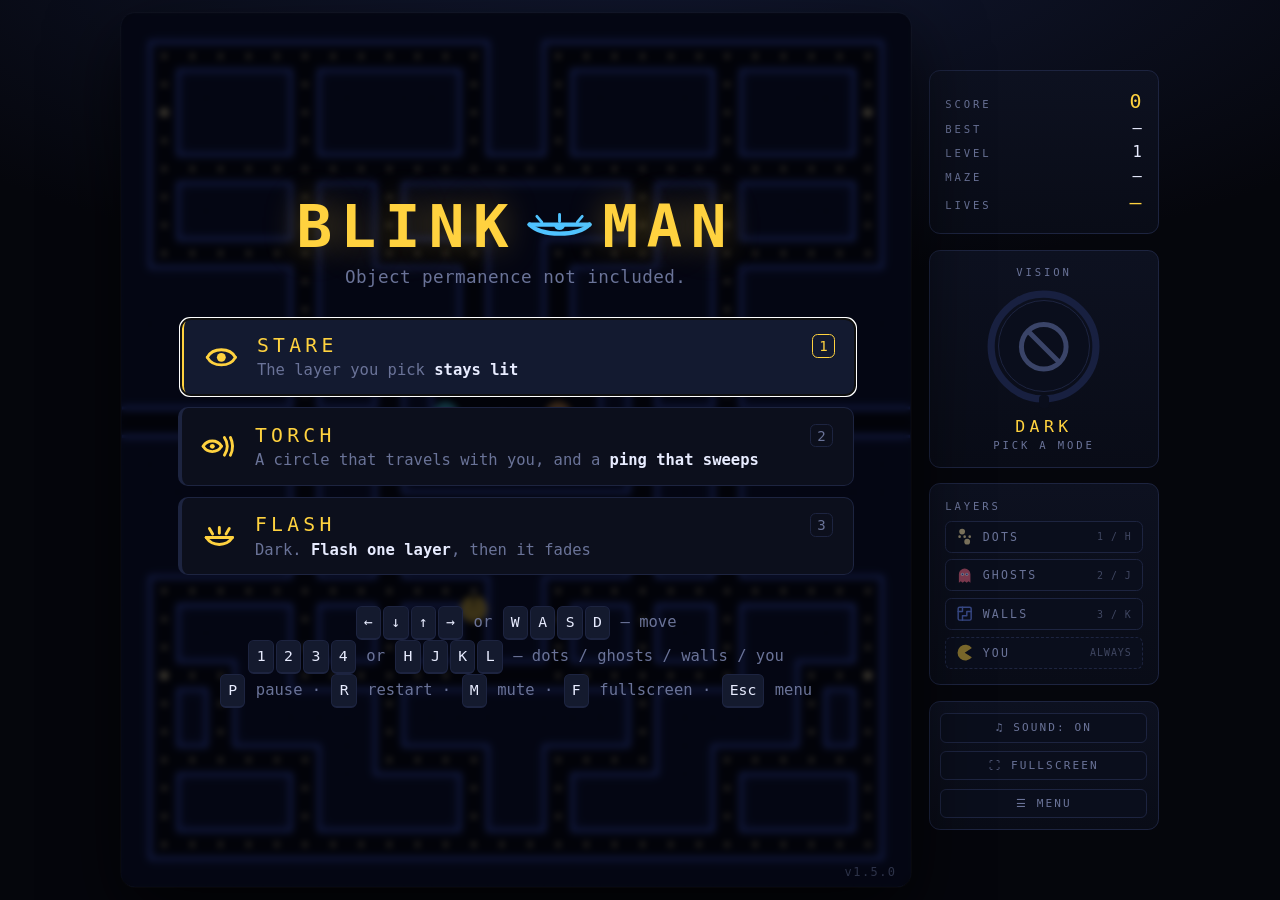
==== commit ab516a06: "docs: Drop the grid size from the load-order note" ====
--- a/index.html
+++ b/index.html
@@ -124,7 +124,7 @@
 </div>
 
 <!-- maze.js first of the game files: entities, render and game read PV.TILE at
-     load time, and attract reads PV.DIRS and the grid size. aura.js comes after
+     load time, and attract reads PV.DIRS. aura.js comes after
      render.js, whose PV.wantsCalm it reads. main.js last — it starts the
      loop. -->
 <script src="js/strings.js"></script>
--- a/css/style.css
+++ b/css/style.css
@@ -1,6 +1,6 @@
 /* Sizing model:
  *   main.js measures the viewport and sets #stage's pixel size plus a --sc
- *   scale factor (1 = the original 560x620 design size). Everything drawn on
+ *   scale factor (1 = 20 screen pixels per board tile). Everything drawn on
  *   the board scales through the canvas transform; everything around it scales
  *   off --sc or the HUD's own font-size, so the whole UI grows together. */
 :root {
@@ -41,7 +41,8 @@
 #stage {
   position: relative;
   flex: 0 0 auto;
-  /* width and height are set by main.js to preserve the 28:31 aspect ratio */
+  /* width and height are set by main.js to the current board's aspect ratio,
+     which changes with the level */
 }
 
 #board {
@@ -79,18 +80,19 @@
   transition: opacity .6s;
 }
 /* Breathing rather than flat: it competes with a lit maze behind it, and the
-   movement is what carries across a board the player is reading. The
-   animation waits out the fade-in transition above and starts and ends each
-   loop at .55, the value the fade lands on, so it never snaps. */
+   movement is what carries across a board the player is reading. .65 is the
+   midpoint the breath swings either side of, .35 to .95. The animation waits
+   out the fade-in transition above and starts and ends each loop on that
+   midpoint, the value the fade lands on, so it never snaps. */
 #hint.on {
-  opacity: .55;
+  opacity: .65;
   animation: hint-breathe 3.6s ease-in-out .6s infinite;
 }
 
 @keyframes hint-breathe {
-  0%, 100% { opacity: .55; }
+  0%, 100% { opacity: .65; }
   25%      { opacity: .95; }
-  50%      { opacity: .55; }
+  50%      { opacity: .65; }
   75%      { opacity: .35; }
 }
 
@@ -360,7 +362,7 @@
   /* The border colour above still marks a refusal without the movement. */
   .badge-wrap.denied .badge { animation: none; }
   .mrow.is-cursor { transform: none; }
-  #hint.on { animation: none; opacity: .55; }
+  #hint.on { animation: none; }
   * { transition-duration: .01ms !important; }
 }
 .badge-icon { width: 4.9em; height: 4.9em; display: block; }
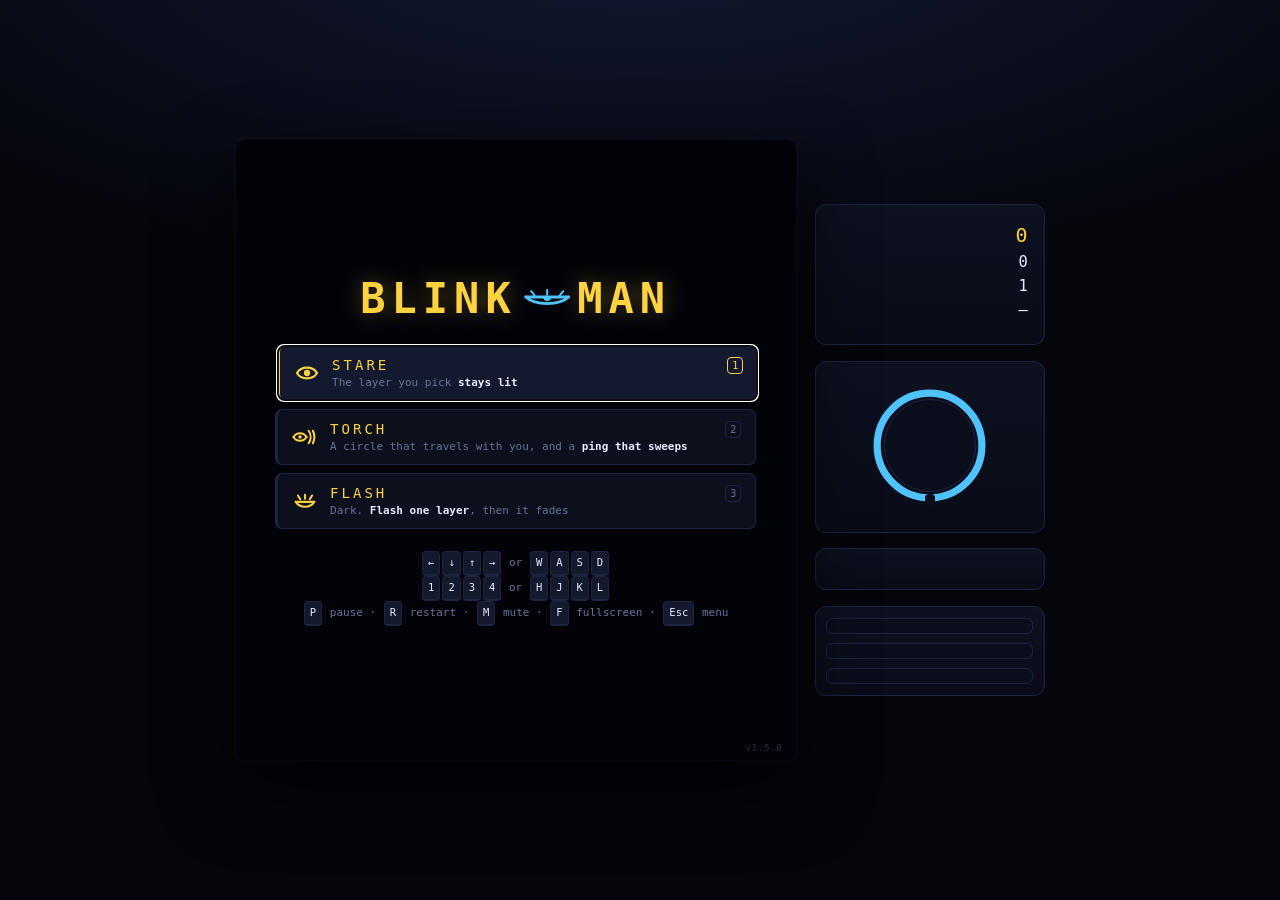
==== commit 65e865e0: "changelog: Open the notes from the version marker" ====
--- a/index.html
+++ b/index.html
@@ -70,8 +70,20 @@
             <span data-t="keys.vision" data-t-html></span></div>
           <div><kbd>P</kbd> pause &middot; <kbd>R</kbd> restart &middot; <kbd>M</kbd> mute &middot; <kbd>F</kbd> fullscreen &middot; <kbd>Esc</kbd> menu</div>
         </div>
-        <!-- filled from PV.VERSION so a deploy can be identified on sight -->
-        <div class="version" id="version"></div>
+        <!-- filled from PV.VERSION so a deploy can be identified on sight, and
+             a button because it opens the changelog -->
+        <button class="version" id="version" type="button"></button>
+      </div>
+
+      <!-- The release notes, built in js/changelog.js. A dialog but not an
+           aria-modal one: it takes the menu's place rather than covering it,
+           and the sidebar's mute and fullscreen buttons stay reachable the
+           same way their keys do. -->
+      <div class="panel changelog" id="panel-changelog" role="dialog"
+           aria-labelledby="changelog-title" hidden>
+        <h2 id="changelog-title" data-t="changelog.title"></h2>
+        <div class="log" id="changelog-log" tabindex="0"></div>
+        <button class="txtbtn" id="changelog-close" type="button" data-t="changelog.close"></button>
       </div>
 
       <div class="panel small" id="panel-message" role="status" hidden>
@@ -124,10 +136,11 @@
 </div>
 
 <!-- maze.js first of the game files: entities, render and game read PV.TILE at
-     load time, and attract reads PV.DIRS. aura.js comes after
+     load time, and attract reads PV.DIRS and the grid size. aura.js comes after
      render.js, whose PV.wantsCalm it reads. main.js last — it starts the
      loop. -->
 <script src="js/strings.js"></script>
+<script src="js/changelog.js"></script>
 <script src="js/maze.js"></script>
 <script src="js/audio.js"></script>
 <script src="js/vision.js"></script>
--- a/css/style.css
+++ b/css/style.css
@@ -1,6 +1,6 @@
 /* Sizing model:
  *   main.js measures the viewport and sets #stage's pixel size plus a --sc
- *   scale factor (1 = 20 screen pixels per board tile). Everything drawn on
+ *   scale factor (1 = the original 560x620 design size). Everything drawn on
  *   the board scales through the canvas transform; everything around it scales
  *   off --sc or the HUD's own font-size, so the whole UI grows together. */
 :root {
@@ -41,8 +41,7 @@
 #stage {
   position: relative;
   flex: 0 0 auto;
-  /* width and height are set by main.js to the current board's aspect ratio,
-     which changes with the level */
+  /* width and height are set by main.js to preserve the 28:31 aspect ratio */
 }
 
 #board {
@@ -250,16 +249,86 @@
 
 .keys { color: var(--dim); font-size: calc(11px * var(--sc, 1)); line-height: 1.9; }
 
-/* Deliberately faint: a build marker, not a thing to read. */
+/* Deliberately faint: a build marker first, and the way into the changelog
+   second. The font, padding and background below are the button defaults being
+   undone — it has to read as the marker it was, not as a control. */
 .version {
   position: absolute;
   right: calc(10px * var(--sc, 1));
   bottom: calc(6px * var(--sc, 1));
+  padding: calc(2px * var(--sc, 1)) calc(4px * var(--sc, 1));
+  background: none;
+  border: 0;
+  font-family: inherit;
   font-size: calc(8.5px * var(--sc, 1));
   letter-spacing: .12em;
   color: var(--dim);
   opacity: .4;
-}
+  cursor: pointer;
+  transition: opacity .12s, color .12s;
+}
+.version:hover, .version:focus-visible { opacity: 1; color: var(--accent2); }
+
+/* The changelog behind the version marker. Left-aligned, unlike every other
+   panel: these are sentences, not a menu. The list scrolls inside the panel
+   because the panel is bounded by the board and the log outgrows it. */
+.panel.changelog {
+  display: flex;
+  flex-direction: column;
+  gap: calc(14px * var(--sc, 1));
+  max-height: 88%;
+  text-align: left;
+}
+/* display:flex above outranks [hidden]'s default style, which main.js toggles */
+.panel.changelog[hidden] { display: none; }
+.panel.changelog h2 {
+  margin: 0;
+  text-align: center;
+  font-size: calc(20px * var(--sc, 1));
+  letter-spacing: calc(4px * var(--sc, 1));
+  color: var(--accent);
+}
+.panel.changelog .txtbtn { flex: 0 0 auto; width: auto; align-self: center; padding: calc(7px * var(--sc, 1)) calc(20px * var(--sc, 1)); font-size: calc(10px * var(--sc, 1)); }
+
+.log {
+  flex: 1 1 auto;
+  min-height: 0;
+  overflow-y: auto;
+  padding: calc(14px * var(--sc, 1)) calc(16px * var(--sc, 1));
+  background: var(--sunken);
+  border: 1px solid var(--line);
+  border-radius: calc(7px * var(--sc, 1));
+}
+/* The log takes focus the moment it opens, so it is holding focus on the
+   pointer path too and a ring would be up every time. The border carries it
+   instead, the way the chips and the text buttons do. */
+.log:focus { outline: none; }
+.log:focus-visible { border-color: var(--accent2); }
+
+.rel + .rel { margin-top: calc(18px * var(--sc, 1)); }
+.rel h3 {
+  display: flex;
+  align-items: baseline;
+  justify-content: space-between;
+  gap: calc(10px * var(--sc, 1));
+  margin: 0 0 calc(8px * var(--sc, 1));
+  padding-bottom: calc(5px * var(--sc, 1));
+  border-bottom: 1px solid var(--line);
+  font-size: calc(12px * var(--sc, 1));
+  letter-spacing: calc(2px * var(--sc, 1));
+  color: var(--accent);
+}
+.rel-date { font-size: calc(9px * var(--sc, 1)); letter-spacing: .1em; color: var(--dim); }
+/* The bullet is the accent, so the marker carries the colour and the text
+   stays the body colour it has to be readable at this size. */
+.rel ul { margin: 0; padding-left: calc(15px * var(--sc, 1)); }
+.rel li {
+  margin: calc(6px * var(--sc, 1)) 0;
+  font-size: calc(11px * var(--sc, 1));
+  line-height: 1.65;
+  color: var(--ink);
+}
+.rel li::marker { color: var(--accent2); }
 
 kbd {
   display: inline-block;
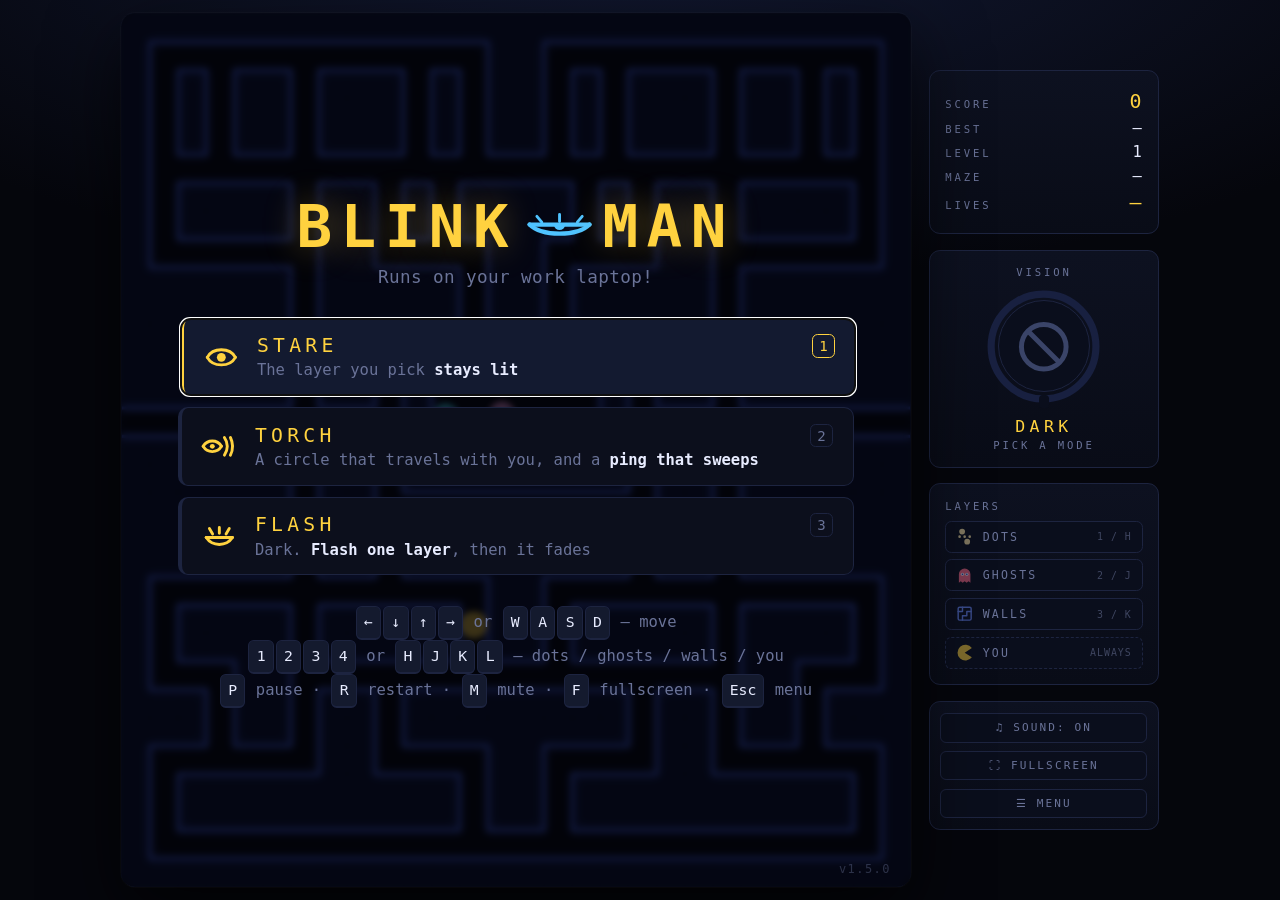
==== commit 2ddec39b: "Merge branch 'main' into changelog # Conflicts: #	.github/workflows/deploy.yml #	README.md #	test/re" ====
--- a/index.html
+++ b/index.html
@@ -136,7 +136,7 @@
 </div>
 
 <!-- maze.js first of the game files: entities, render and game read PV.TILE at
-     load time, and attract reads PV.DIRS and the grid size. aura.js comes after
+     load time, and attract reads PV.DIRS. aura.js comes after
      render.js, whose PV.wantsCalm it reads. main.js last — it starts the
      loop. -->
 <script src="js/strings.js"></script>
--- a/css/style.css
+++ b/css/style.css
@@ -1,6 +1,6 @@
 /* Sizing model:
  *   main.js measures the viewport and sets #stage's pixel size plus a --sc
- *   scale factor (1 = the original 560x620 design size). Everything drawn on
+ *   scale factor (1 = 20 screen pixels per board tile). Everything drawn on
  *   the board scales through the canvas transform; everything around it scales
  *   off --sc or the HUD's own font-size, so the whole UI grows together. */
 :root {
@@ -41,7 +41,8 @@
 #stage {
   position: relative;
   flex: 0 0 auto;
-  /* width and height are set by main.js to preserve the 28:31 aspect ratio */
+  /* width and height are set by main.js to the current board's aspect ratio,
+     which changes with the level */
 }
 
 #board {
